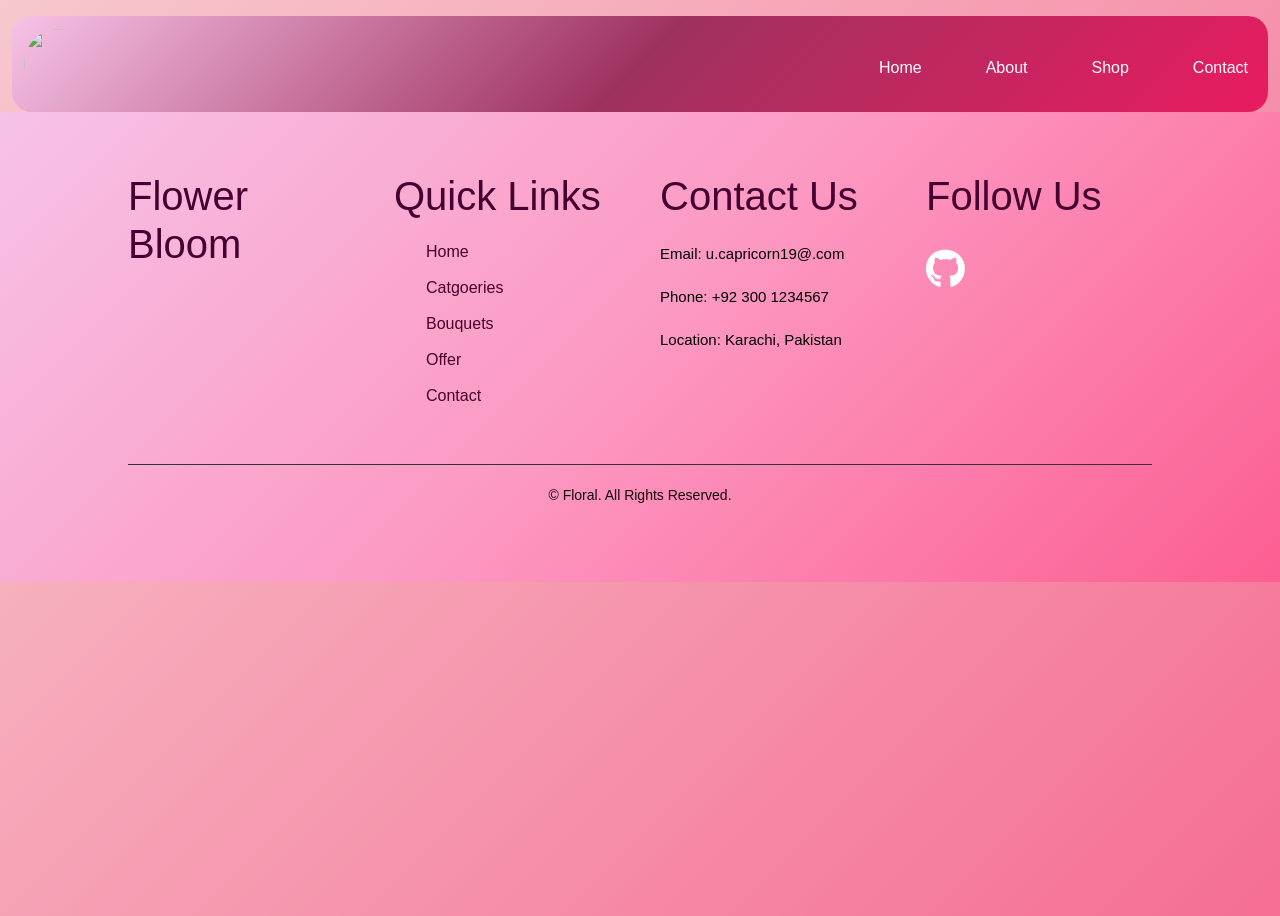
==== about.html @ da9458a0 "floral bloom" ====
<!DOCTYPE html>
<html lang="en">

<head>
    <meta charset="UTF-8">
    <meta name="viewport" content="width=device-width, initial-scale=1.0">
    <title>Flower Bloom</title>
    <link rel="icon"
        href="https://encrypted-tbn0.gstatic.com/images?q=tbn:ANd9GcSVYjCNP2ndzOuUnCsDrg-dELcTMnWZic--oioRdAIjpw&s=10"
        type="image/x-icon">
    <link href="https://cdn.jsdelivr.net/npm/bootstrap@5.3.8/dist/css/bootstrap.min.css" rel="stylesheet"
        integrity="sha384-sRIl4kxILFvY47J16cr9ZwB07vP4J8+LH7qKQnuqkuIAvNWLzeN8tE5YBujZqJLB" crossorigin="anonymous">
    <link rel="stylesheet" href="https://cdnjs.cloudflare.com/ajax/libs/animate.css/4.1.1/animate.min.css" />
    <link rel="stylesheet" href="https://cdnjs.cloudflare.com/ajax/libs/font-awesome/6.5.1/css/all.min.css">
    <link rel="stylesheet" href="https://cdnjs.cloudflare.com/ajax/libs/animate.css/4.1.1/animate.min.css" />
    <link rel="stylesheet" href="https://cdn.jsdelivr.net/npm/bootstrap-icons@1.11.3/font/bootstrap-icons.min.css">
    <link rel="stylesheet" href="Shop.css">
</head>

<body>


    <div class="container-fluid">
        <!-- <div class="container"> -->
        <nav class="navbar navbar-expand-lg navUl navnav mt-3">
            <div class="container-fluid">
                <a class="navbar-brand" href="#"><img
                        src="https://encrypted-tbn0.gstatic.com/images?q=tbn:ANd9GcQyEnyzHfBO6Z4lWZ1qtkiEHV5H6TwFTgqcXfDsLs3UaA&s=10"
                        class="logo-1"></a>
                <button class="navbar-toggler" type="button" data-bs-toggle="collapse"
                    data-bs-target="#navbarSupportedContent" aria-controls="navbarSupportedContent"
                    aria-expanded="false" aria-label="Toggle navigation">
                    <span class="navbar-toggler-icon"></span>
                </button>
                <div class="collapse navbar-collapse mt-2" id="navbarSupportedContent">
                    <ul class="navbar-nav navlist ms-auto mb-lg-0 gap-5">
                        <li class="nav-item">
                            <a class="nav-link blog" href="index.html">Home</a>
                        </li>
                        <li class="nav-item">
                            <a class="nav-link" href="about.html">About</a>
                        </li>
                        <li class="nav-item">
                            <a class="nav-link" href="Shop.html">Shop</a>
                        </li>
                        <li class="nav-item">
                            <a class="nav-link" href="Contact.html">Contact</a>
                        </li>
                    </ul>
                </div>
            </div>
        </nav>
    </div>
    </div>

    <footer class="footer">
        <div class="footer-container">
            <div class="footer-col">
                <h2>Flower Bloom</h2>
                <p>

                </p>
            </div>
            <div class="footer-col">
                <h2>Quick Links</h2>
                <ul>
                    <li><a href="#hero">Home</a></li>
                    <li><a href="#categories">Catgoeries</a></li>
                    <li><a href="#bouquets">Bouquets</a></li>
                    <li><a href="#special offer">Offer</a></li>
                    <li><a href="contact.html">Contact</a></li>
                </ul>
            </div>
            <div class="footer-col">
                <h2>Contact Us</h2>
                <p>Email: u.capricorn19@.com</p>
                <p>Phone: +92 300 1234567</p>
                <p>Location: Karachi, Pakistan</p>
            </div>
            <div class="footer-col">
                <h2>Follow Us</h2>
                <div class="social-icons">
                    <a href="https://github.com/UfaqFatima786" target="_blank">
                        <i class="fa-brands fa-github"></i>
                    </a>
                </div>
            </div>
        </div>
        <div class="footer-bottom">
            <p>© Floral. All Rights Reserved.</p>
        </div>
    </footer>
    <script src="https://cdn.jsdelivr.net/npm/bootstrap@5.3.8/dist/js/bootstrap.bundle.min.js"></script>
    <script src="https://cdn.jsdelivr.net/npm/bootstrap@5.3.8/dist/js/bootstrap.bundle.min.js"
        integrity="sha384-FKyoEForCGlyvwx9Hj09JcYn3nv7wiPVlz7YYwJrWVcXK/BmnVDxM+D2scQbITxI"
        crossorigin="anonymous"></script>
    <script src="app.js"></script>
</body>

</html>
---- Shop.css ----
* {
    margin: 0;
    padding: 0;
    box-sizing: border-box;
    font-family: 'Poppins', sans-serif;
}

html {
    scroll-behavior: smooth;
}

body {

    background: linear-gradient(135deg, #f7c8cd, #f56e94);
    color: white;
    min-height: 100vh;
    margin: 0;
    overflow-x: hidden;
    font-family: 'Poppins', sans-serif;
}

.navbar {
    background: linear-gradient(135deg, #f7c2e7, #9e325f, #e91b60);
    border-radius: 20px;
    box-shadow: #9aecbc;
}

.nav-link {
    color: rgb(255, 255, 255);
}

.nav-link:hover {
    color: rgb(206, 205, 205);
}

.page-section-nav {
    display: flex;
    flex-wrap: wrap;
    justify-content: center;
    gap: 12px;
    margin: 15px 0 25px;
    padding: 0 15px;
}

.page-section-link {
    color: #000;
    padding: 8px 14px;
    border-radius: 999px;
    background: rgba(255, 255, 255, 0.384);
    border: 1px solid rgba(255, 255, 255, 0.2);
    box-shadow: 0 20px 40px rgba(78, 1, 53, 0.616);
    transition: .5s;
}

.page-section-link:hover {
    cursor: pointer;
    background: rgba(255, 255, 255, 0.24);
    color: #1d1d1d;
    transform: scale(1.05);
}

.logo-1 {
    width: 70px;
    height: 70px;
    border-radius: 50%;
}


.footer {
    background: linear-gradient(135deg, #f7c2e7, #fc99c2, #fc5e92);
    padding: 60px 10%;
    color: white;
    font-family: Arial, Helvetica, sans-serif;
}

.footer-container {
    display: grid;
    grid-template-columns: repeat(4, 1fr);
    gap: 40px;
}

.footer-col h2 {
    color: #440030;
    margin-bottom: 20px;
    font-size: 40px;
    font-weight: 500;
}

.footer-col p {
    color: #000000;
    line-height: 1.8;
    font-size: 15px;
}

.footer-col ul {
    list-style: none;
}

.footer-col ul li {
    margin-bottom: 12px;
}

.footer-col ul li a {
    text-decoration: none;
    color: #49012b;
    transition: 0.3s;
}

.footer-col ul li a:hover {
    color: #501b3c;
    padding-left: 5px;
}

.social-icons {
    display: flex;
    flex-direction: column;
    gap: 12px;
}

.social-icons a {
    text-decoration: none;
    color: #ffffff;
    font-size: 40px;
    transition: 0.3s;
}

.social-icons a:hover {
    color: #ff0077;
    transform: translateX(5px);
}

.footer-bottom {
    text-align: center;
    border-top: 1px solid #333;
    margin-top: 40px;
    padding-top: 20px;
}

.footer-bottom p {
    color: #130909;
    font-size: 14px;
}

@media(max-width:992px) {
    .navbar {
        text-align: center;
    }
}

@media(max-width:768px) {
    .footer {
        padding: 50px 20px;
    }

    .footer-container {
        grid-template-columns: 1fr;
        text-align: center;
        justify-items: center;
        align-items: center;
        gap: 30px;
    }

    .footer-col {
        width: 100%;
        display: flex;
        flex-direction: column;
        align-items: center;
        text-align: center;
    }

    .footer-col ul {
        padding: 0;
        margin: 0;
        list-style: none;
    }

    .footer-col ul li {
        margin: 10px 0;
    }

    .footer-col a {
        text-decoration: none;
    }

    .social-icons {
        display: flex;
        justify-content: center;
        align-items: center;
        gap: 15px;
    }

    .footer-bottom {
        text-align: center;
        margin-top: 30px;
    }
}
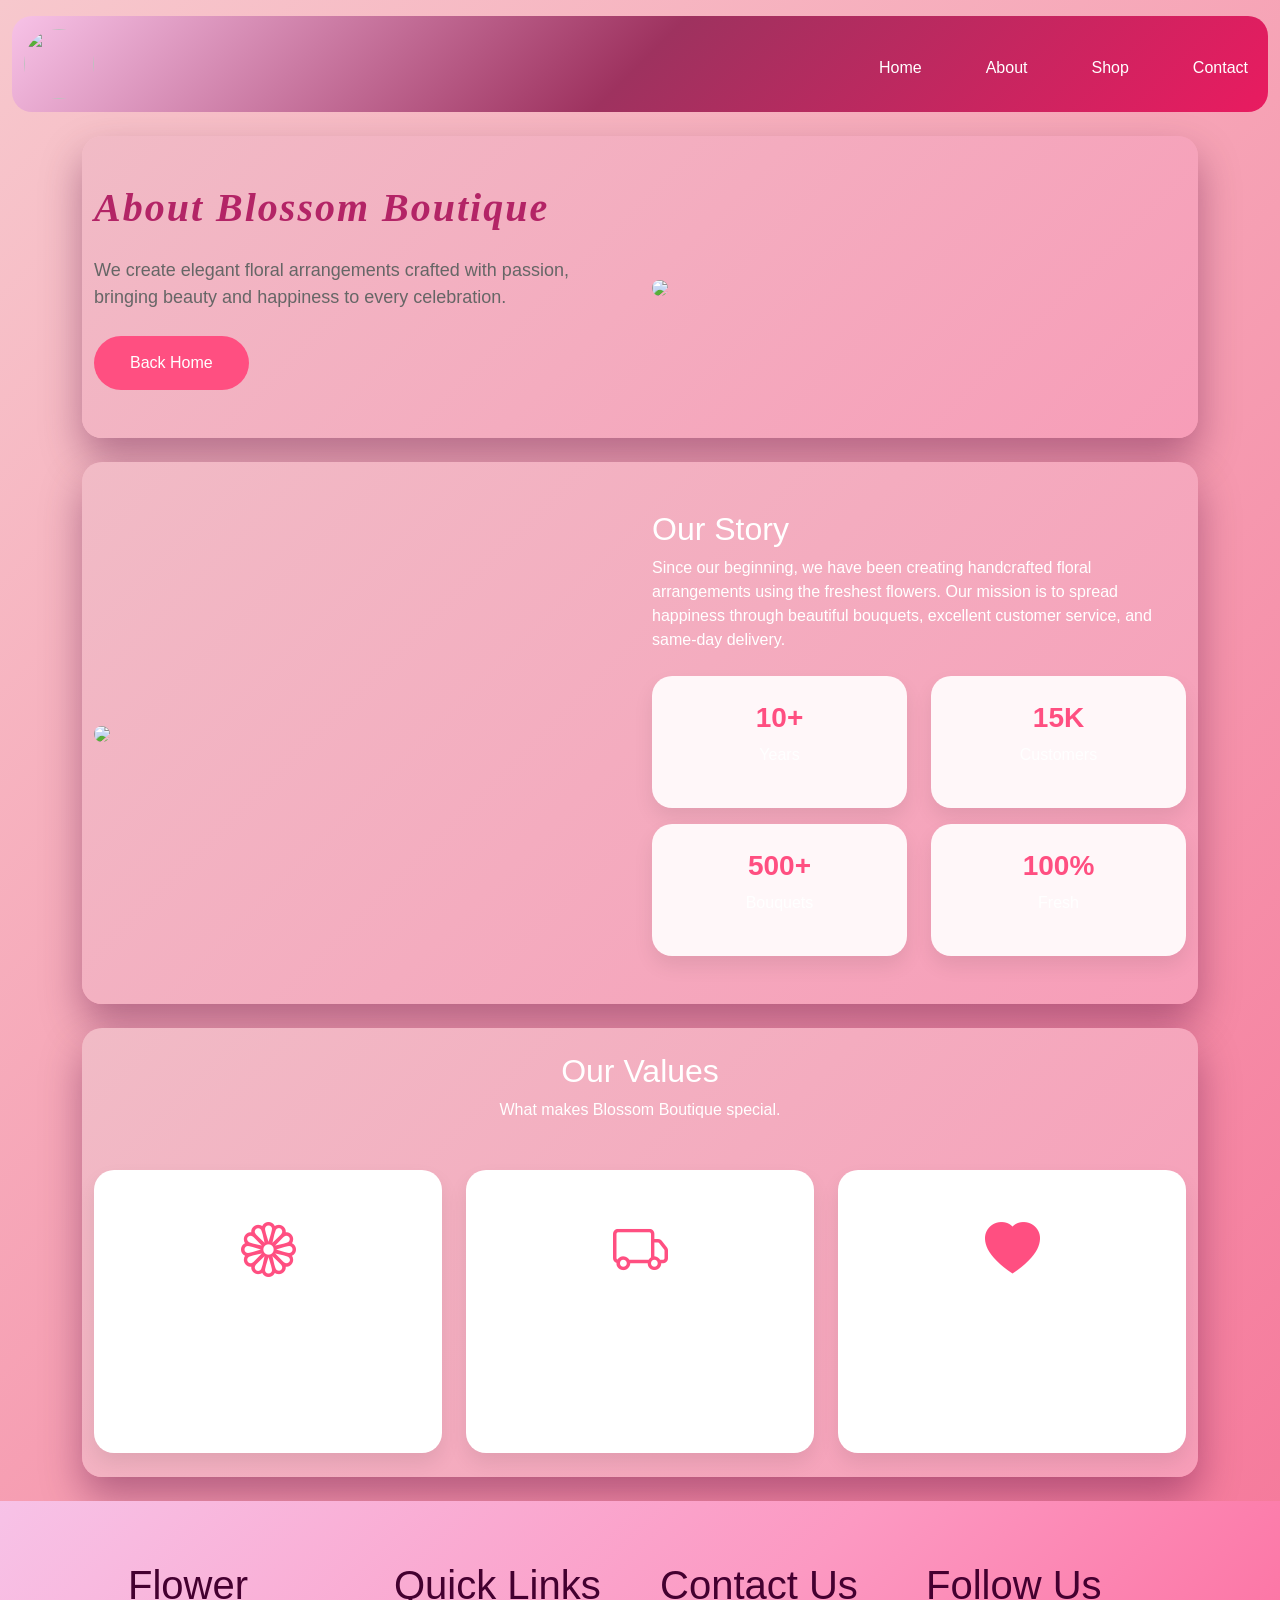
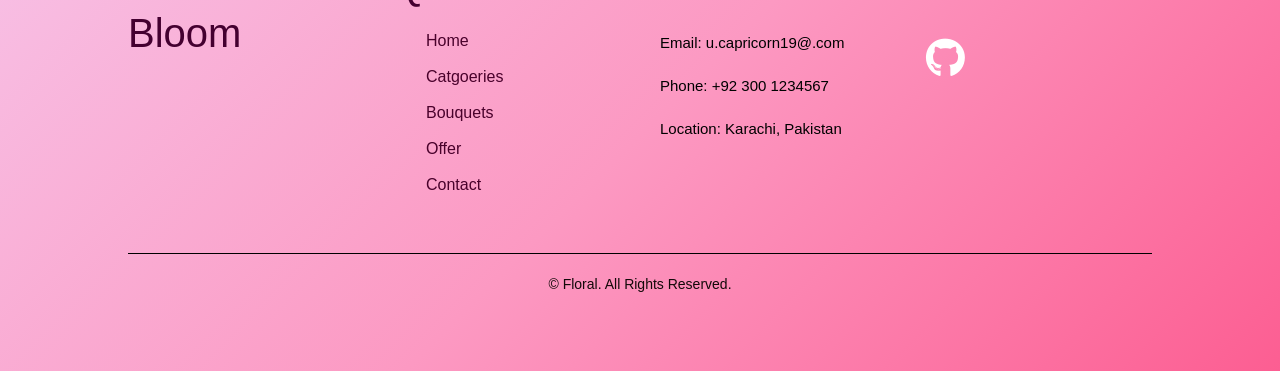
==== commit 5dc925db: "floral" ====
--- a/about.html
+++ b/about.html
@@ -14,7 +14,7 @@
     <link rel="stylesheet" href="https://cdnjs.cloudflare.com/ajax/libs/font-awesome/6.5.1/css/all.min.css">
     <link rel="stylesheet" href="https://cdnjs.cloudflare.com/ajax/libs/animate.css/4.1.1/animate.min.css" />
     <link rel="stylesheet" href="https://cdn.jsdelivr.net/npm/bootstrap-icons@1.11.3/font/bootstrap-icons.min.css">
-    <link rel="stylesheet" href="Shop.css">
+    <link rel="stylesheet" href="about.css">
 </head>
 
 <body>
@@ -51,8 +51,105 @@
             </div>
         </nav>
     </div>
+    <div class="container">
+        <section class="about-hero my-4 py-5">
+            <div class="container">
+                <div class="row align-items-center">
+                    <div class="col-lg-6">
+                        <h1>About Blossom Boutique</h1>
+                        <p>
+                            We create elegant floral arrangements crafted with passion,
+                            bringing beauty and happiness to every celebration.
+                        </p>
+                        <a href="index.html" class="btn btn-pink">
+                            Back Home
+                        </a>
+                    </div>
+                    <div class="col-lg-6">
+                        <img src="https://images.unsplash.com/photo-1490750967868-88aa4486c946?w=700"
+                            class="img-fluid rounded-4">
+                    </div>
+                </div>
+            </div>
+            </section>
+            <section class="our-story my-4 py-5">
+                <div class="container">
+                    <div class="row align-items-center">
+                        <div class="col-lg-6">
+                            <img src="https://images.unsplash.com/photo-1468327768560-75b778cbb551?w=700"
+                                class="img-fluid rounded-4">
+                        </div>
+                        <div class="col-lg-6">
+                            <h2>Our Story</h2>
+                            <p>
+                                Since our beginning, we have been creating handcrafted floral
+                                arrangements using the freshest flowers.
+
+                                Our mission is to spread happiness through beautiful bouquets,
+                                excellent customer service, and same-day delivery.
+                            </p>
+                            <div class="row mt-4">
+                                <div class="col-6">
+                                    <div class="counter-box">
+                                        <h3>10+</h3>
+                                        <p>Years</p>
+                                    </div>
+                                </div>
+                                <div class="col-6">
+                                    <div class="counter-box">
+                                        <h3>15K</h3>
+                                        <p>Customers</p>
+                                    </div>
+                                </div>
+                                <div class="col-6 mt-3">
+                                    <div class="counter-box">
+                                        <h3>500+</h3>
+                                        <p>Bouquets</p>
+                                    </div>
+                                </div>
+                                <div class="col-6 mt-3">
+                                    <div class="counter-box">
+                                        <h3>100%</h3>
+                                        <p>Fresh</p>
+                                    </div>
+                                </div>
+                            </div>
+                        </div>
+                    </div>
+                </div>
+            </section>
+            <section class="values my-4 py-4">
+                <div class="container">
+                    <div class="text-center mb-5">
+                        <h2>Our Values</h2>
+                        <p>What makes Blossom Boutique special.</p>
+                    </div>
+                    <div class="row g-4">
+                        <div class="col-lg-4">
+                            <div class="value-card">
+                                <i class="bi bi-flower1"></i>
+                                <h4>Fresh Flowers</h4>
+                                <p>Premium quality flowers selected daily.</p>
+                            </div>
+                        </div>
+                        <div class="col-lg-4">
+                            <div class="value-card">
+                                <i class="bi bi-truck"></i>
+                                <h4>Fast Delivery</h4>
+                                <p>Reliable same-day flower delivery service.</p>
+                            </div>
+                        </div>
+                        <div class="col-lg-4">
+                            <div class="value-card">
+                                <i class="bi bi-heart-fill"></i>
+                                <h4>Made With Love</h4>
+                                <p>Each bouquet is handcrafted with care.</p>
+                            </div>
+                        </div>
+                    </div>
+                </div>
+            </section>
     </div>
-
     <footer class="footer">
         <div class="footer-container">
             <div class="footer-col">
--- a/about.css
+++ b/about.css
@@ -0,0 +1,310 @@
+* {
+    margin: 0;
+    padding: 0;
+    box-sizing: border-box;
+    font-family: 'Poppins', sans-serif;
+}
+
+html {
+    scroll-behavior: smooth;
+}
+
+body {
+
+    background: linear-gradient(135deg, #f7c8cd, #f56e94);
+    color: white;
+    min-height: 100vh;
+    margin: 0;
+    overflow-x: hidden;
+    font-family: 'Poppins', sans-serif;
+}
+
+.navbar {
+    background: linear-gradient(135deg, #f7c2e7, #9e325f, #e91b60);
+    border-radius: 20px;
+    box-shadow: #9aecbc;
+}
+
+.nav-link {
+    color: rgb(255, 255, 255);
+}
+
+.nav-link:hover {
+    color: rgb(206, 205, 205);
+}
+
+.page-section-nav {
+    display: flex;
+    flex-wrap: wrap;
+    justify-content: center;
+    gap: 12px;
+    margin: 15px 0 25px;
+    padding: 0 15px;
+}
+
+.page-section-link {
+    color: #000;
+    padding: 8px 14px;
+    border-radius: 999px;
+    background: rgba(255, 255, 255, 0.384);
+    border: 1px solid rgba(255, 255, 255, 0.2);
+    box-shadow: 0 20px 40px rgba(78, 1, 53, 0.616);
+    transition: .5s;
+}
+
+.page-section-link:hover {
+    cursor: pointer;
+    background: rgba(255, 255, 255, 0.24);
+    color: #1d1d1d;
+    transform: scale(1.05);
+}
+
+.logo-1 {
+    width: 70px;
+    height: 70px;
+    border-radius: 50%;
+}
+
+.about-hero {
+    background: linear-gradient(135deg, #f1bbc6, #f79db8);
+    border-radius: 20px;
+    box-shadow: 0 20px 40px rgba(78, 1, 54, 0.39);
+}
+
+
+.about-hero h1 {
+    color: rgb(179, 36, 102);
+    font-size: 2.5rem;
+    font-weight: 700;
+    font-style: italic;
+    letter-spacing: 2px;
+    font-family: Georgia, serif;
+    transition: all 0.4s ease;
+}
+
+.about-hero h1:hover {
+    cursor: pointer;
+    color: rgb(88, 1, 55);
+    font-size: 2.5rem;
+    font-weight: 600;
+    font-style: italic;
+    letter-spacing: 3px;
+    font-family: Georgia, serif;
+}
+
+.about-hero p {
+    margin: 25px 0;
+    font-size: 18px;
+    color: #666;
+
+}
+
+.btn-pink {
+    background: #ff4f81;
+    color: white;
+    padding: 14px 35px;
+    border-radius: 40px;
+}
+
+.our-story {
+    background: linear-gradient(135deg, #f1bbc6, #f79db8);
+    border-radius: 20px;
+    box-shadow: 0 20px 40px rgba(78, 1, 54, 0.39);
+}
+
+.counter-box {
+    background: #fff7f9;
+    padding: 25px;
+    text-align: center;
+    border-radius: 20px;
+    box-shadow: 0 10px 20px rgba(0, 0, 0, .08);
+}
+
+.counter-box h3 {
+    color: #ff4f81;
+    font-weight: 700;
+}
+    
+.values {
+    padding: 90px 0;
+    background: linear-gradient(135deg, #f1bbc6, #f79db8);
+    border-radius: 20px;
+    box-shadow: 0 20px 40px rgba(78, 1, 54, 0.39);
+}
+
+.value-card {
+    background: white;
+    padding: 40px;
+    text-align: center;
+    border-radius: 20px;
+    box-shadow: 0 10px 20px rgba(0, 0, 0, .08);
+    transition: .4s;
+}
+
+.value-card:hover {
+    transform: translateY(-8px);
+}
+
+.value-card i {
+    font-size: 55px;
+    color: #ff4f81;
+    margin-bottom: 20px;
+    display: block;
+}
+
+@media(max-width:768px) {
+
+    .about-hero {
+        text-align: center;
+    }
+
+    .about-hero h1 {
+        font-size: 38px;
+    }
+
+    .about-hero img {
+        margin-top: 40px;
+    }
+
+}
+
+.footer {
+    background: linear-gradient(135deg, #f7c2e7, #fc99c2, #fc5e92);
+    padding: 60px 10%;
+    color: white;
+    font-family: Arial, Helvetica, sans-serif;
+}
+
+.footer-container {
+    display: grid;
+    grid-template-columns: repeat(4, 1fr);
+    gap: 40px;
+}
+
+.footer-col h2 {
+    color: #440030;
+    margin-bottom: 20px;
+    font-size: 40px;
+    font-weight: 500;
+}
+
+.footer-col p {
+    color: #000000;
+    line-height: 1.8;
+    font-size: 15px;
+}
+
+.footer-col ul {
+    list-style: none;
+}
+
+.footer-col ul li {
+    margin-bottom: 12px;
+}
+
+.footer-col ul li a {
+    text-decoration: none;
+    color: #49012b;
+    transition: 0.3s;
+}
+
+.footer-col ul li a:hover {
+    color: #501b3c;
+    padding-left: 5px;
+}
+
+.social-icons {
+    display: flex;
+    flex-direction: column;
+    gap: 12px;
+}
+
+.social-icons a {
+    text-decoration: none;
+    color: #ffffff;
+    font-size: 40px;
+    transition: 0.3s;
+}
+
+.social-icons a:hover {
+    color: #ff0077;
+    transform: translateX(5px);
+}
+
+.footer-bottom {
+    text-align: center;
+    border-top: 1px solid #000000;
+    margin-top: 40px;
+    padding-top: 20px;
+}
+
+.footer-bottom p {
+    color: #130909;
+    font-size: 14px;
+}
+
+@media(max-width:992px) {
+    .navbar {
+        text-align: center;
+    }
+}
+
+@media(max-width:768px) {
+    .about-hero {
+        text-align: center;
+    }
+
+    .about-hero h1 {
+        font-size: 38px;
+    }
+
+    .about-hero img {
+        margin-top: 40px;
+    }
+
+    .footer {
+        padding: 50px 20px;
+    }
+
+    .footer-container {
+        grid-template-columns: 1fr;
+        text-align: center;
+        justify-items: center;
+        align-items: center;
+        gap: 30px;
+    }
+
+    .footer-col {
+        width: 100%;
+        display: flex;
+        flex-direction: column;
+        align-items: center;
+        text-align: center;
+    }
+
+    .footer-col ul {
+        padding: 0;
+        margin: 0;
+        list-style: none;
+    }
+
+    .footer-col ul li {
+        margin: 10px 0;
+    }
+
+    .footer-col a {
+        text-decoration: none;
+    }
+
+    .social-icons {
+        display: flex;
+        justify-content: center;
+        align-items: center;
+        gap: 15px;
+    }
+
+    .footer-bottom {
+        text-align: center;
+        margin-top: 30px;
+    }
+}
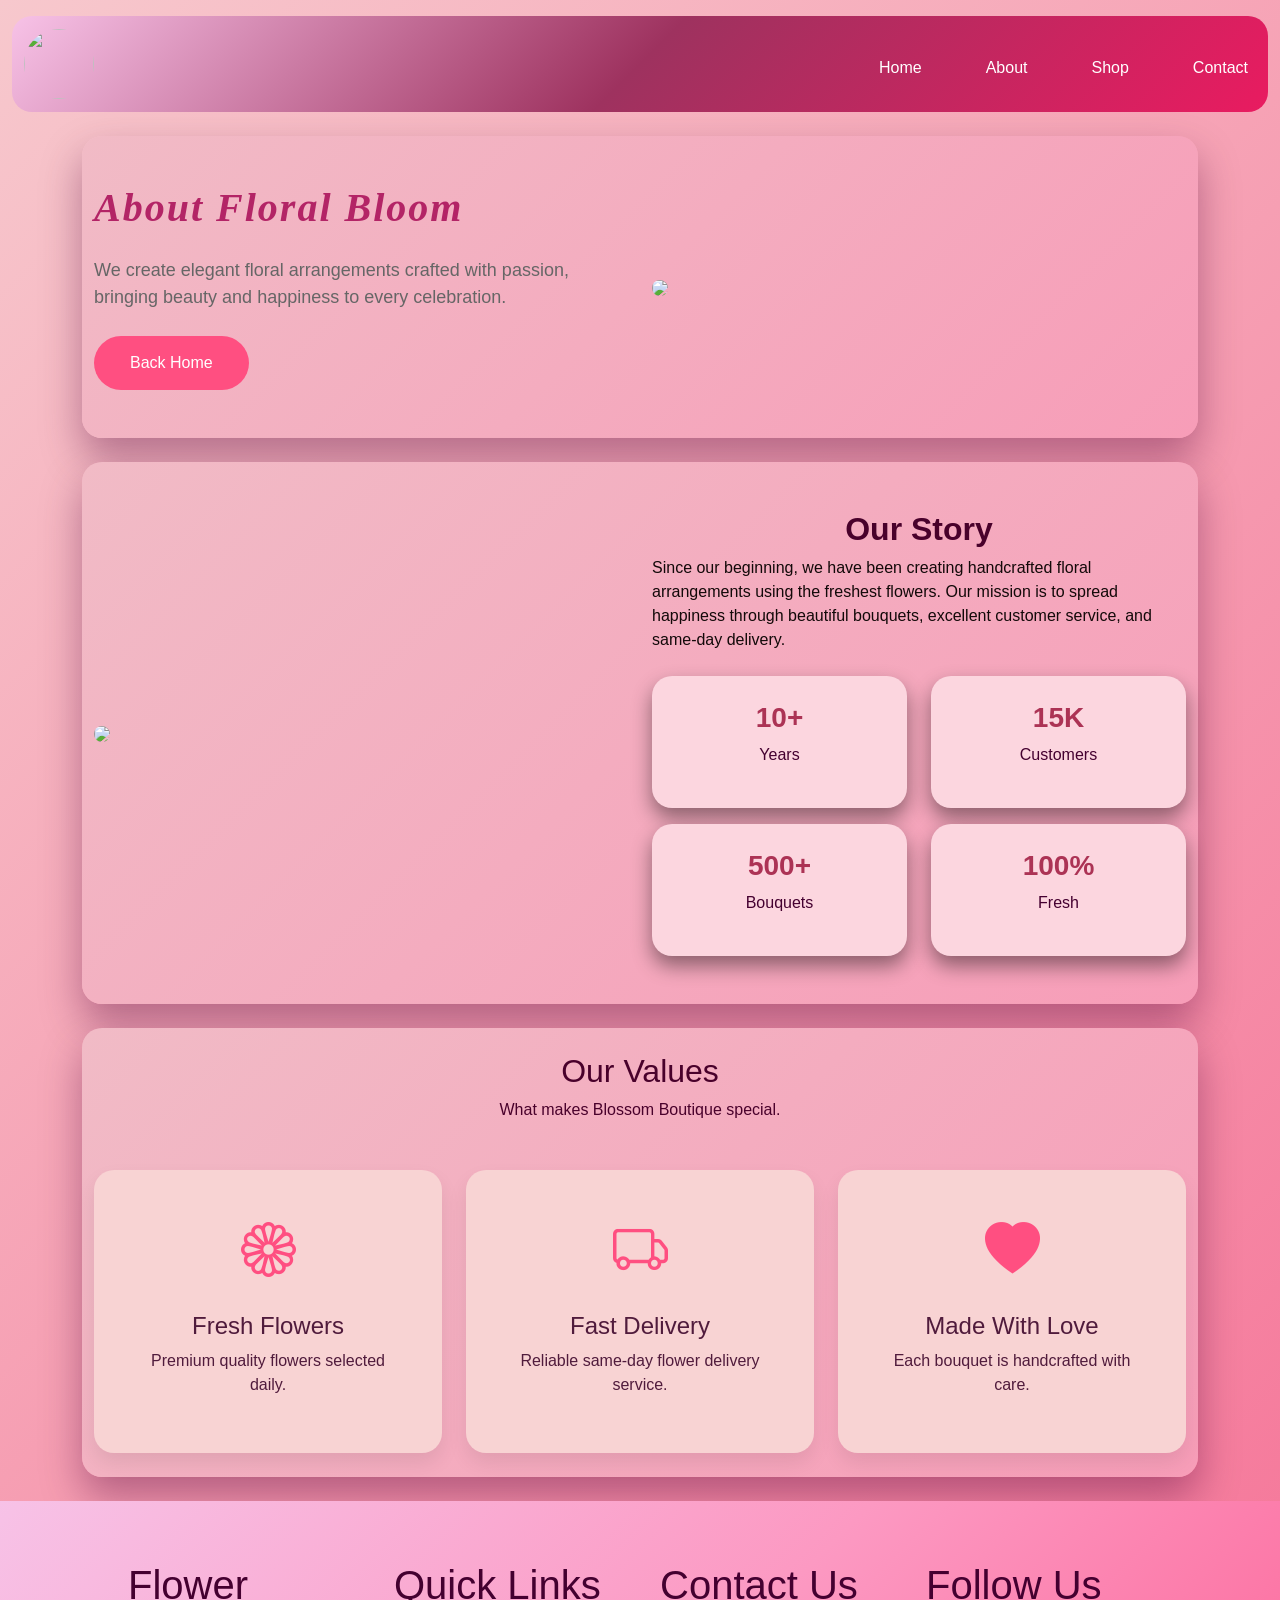
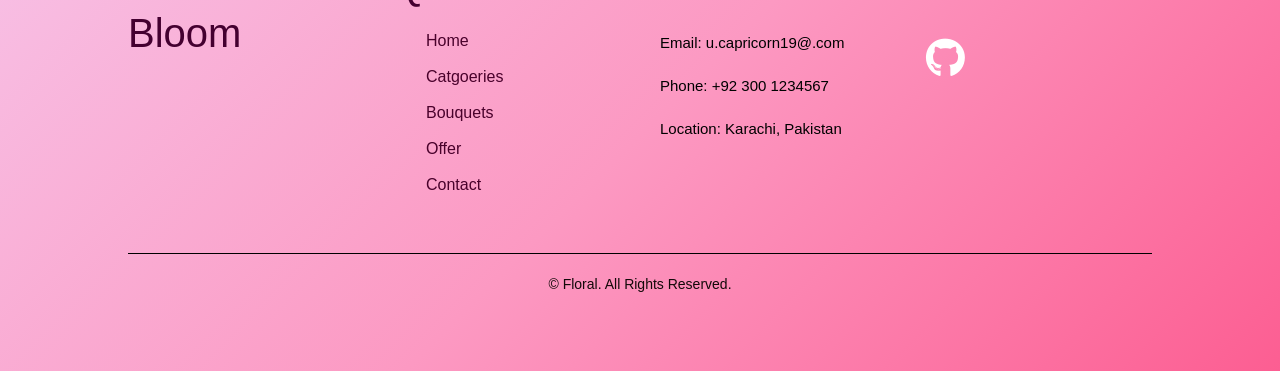
==== commit d619e2f2: "flora" ====
--- a/about.html
+++ b/about.html
@@ -4,7 +4,7 @@
 <head>
     <meta charset="UTF-8">
     <meta name="viewport" content="width=device-width, initial-scale=1.0">
-    <title>Flower Bloom</title>
+    <title>Floral Bloom</title>
     <link rel="icon"
         href="https://encrypted-tbn0.gstatic.com/images?q=tbn:ANd9GcSVYjCNP2ndzOuUnCsDrg-dELcTMnWZic--oioRdAIjpw&s=10"
         type="image/x-icon">
@@ -56,7 +56,7 @@
             <div class="container">
                 <div class="row align-items-center">
                     <div class="col-lg-6">
-                        <h1>About Blossom Boutique</h1>
+                        <h1>About Floral Bloom</h1>
                         <p>
                             We create elegant floral arrangements crafted with passion,
                             bringing beauty and happiness to every celebration.
@@ -66,7 +66,7 @@
                         </a>
                     </div>
                     <div class="col-lg-6">
-                        <img src="https://images.unsplash.com/photo-1490750967868-88aa4486c946?w=700"
+                        <img src="https://encrypted-tbn0.gstatic.com/images?q=tbn:ANd9GcQ5A6lrJLKdF26KNchIrEmUP1JX8HzCxF7ztF5ENQyc8ZEXW9rPuzUnxmQ&s=10"
                             class="img-fluid rounded-4">
                     </div>
                 </div>
@@ -76,10 +76,10 @@
                 <div class="container">
                     <div class="row align-items-center">
                         <div class="col-lg-6">
-                            <img src="https://images.unsplash.com/photo-1468327768560-75b778cbb551?w=700"
+                            <img src="https://encrypted-tbn0.gstatic.com/images?q=tbn:ANd9GcTaKaSy-OZD41KrljXxITJhPyHK0IPtvD9O-tY0mgyZhpjzY-IHKY9LlrM&s=10"
                                 class="img-fluid rounded-4">
                         </div>
-                        <div class="col-lg-6">
+                        <div class="col-lg-6 story">
                             <h2>Our Story</h2>
                             <p>
                                 Since our beginning, we have been creating handcrafted floral
--- a/about.css
+++ b/about.css
@@ -112,36 +112,60 @@
     box-shadow: 0 20px 40px rgba(78, 1, 54, 0.39);
 }
 
+.story h2 {
+    font-weight: 700;
+    color: #49012b;
+    text-align: center;
+}
+.story p {
+    color: #130909;
+}
+
 .counter-box {
-    background: #fff7f9;
+    background: #fcd6df;
     padding: 25px;
     text-align: center;
     border-radius: 20px;
-    box-shadow: 0 10px 20px rgba(0, 0, 0, .08);
+    box-shadow: 0 10px 20px rgba(0, 0, 0, 0.432);
 }
 
 .counter-box h3 {
-    color: #ff4f81;
+    color: #ac3355;
     font-weight: 700;
 }
-    
+
+.counter-box p {
+    color: #440030;
+}
+
 .values {
     padding: 90px 0;
     background: linear-gradient(135deg, #f1bbc6, #f79db8);
     border-radius: 20px;
     box-shadow: 0 20px 40px rgba(78, 1, 54, 0.39);
 }
-
+.text-center h2{
+    color: #49012b;
+}
+.text-center p{
+    color: #49012b;
+}
 .value-card {
-    background: white;
+    background: rgb(248, 211, 211);
     padding: 40px;
     text-align: center;
     border-radius: 20px;
     box-shadow: 0 10px 20px rgba(0, 0, 0, .08);
     transition: .4s;
 }
-
+.value-card h4{
+    color: #501b3c;
+}
+.value-card p{
+    color: #501b3c;
+}
 .value-card:hover {
+    cursor: pointer;
     transform: translateY(-8px);
 }
 
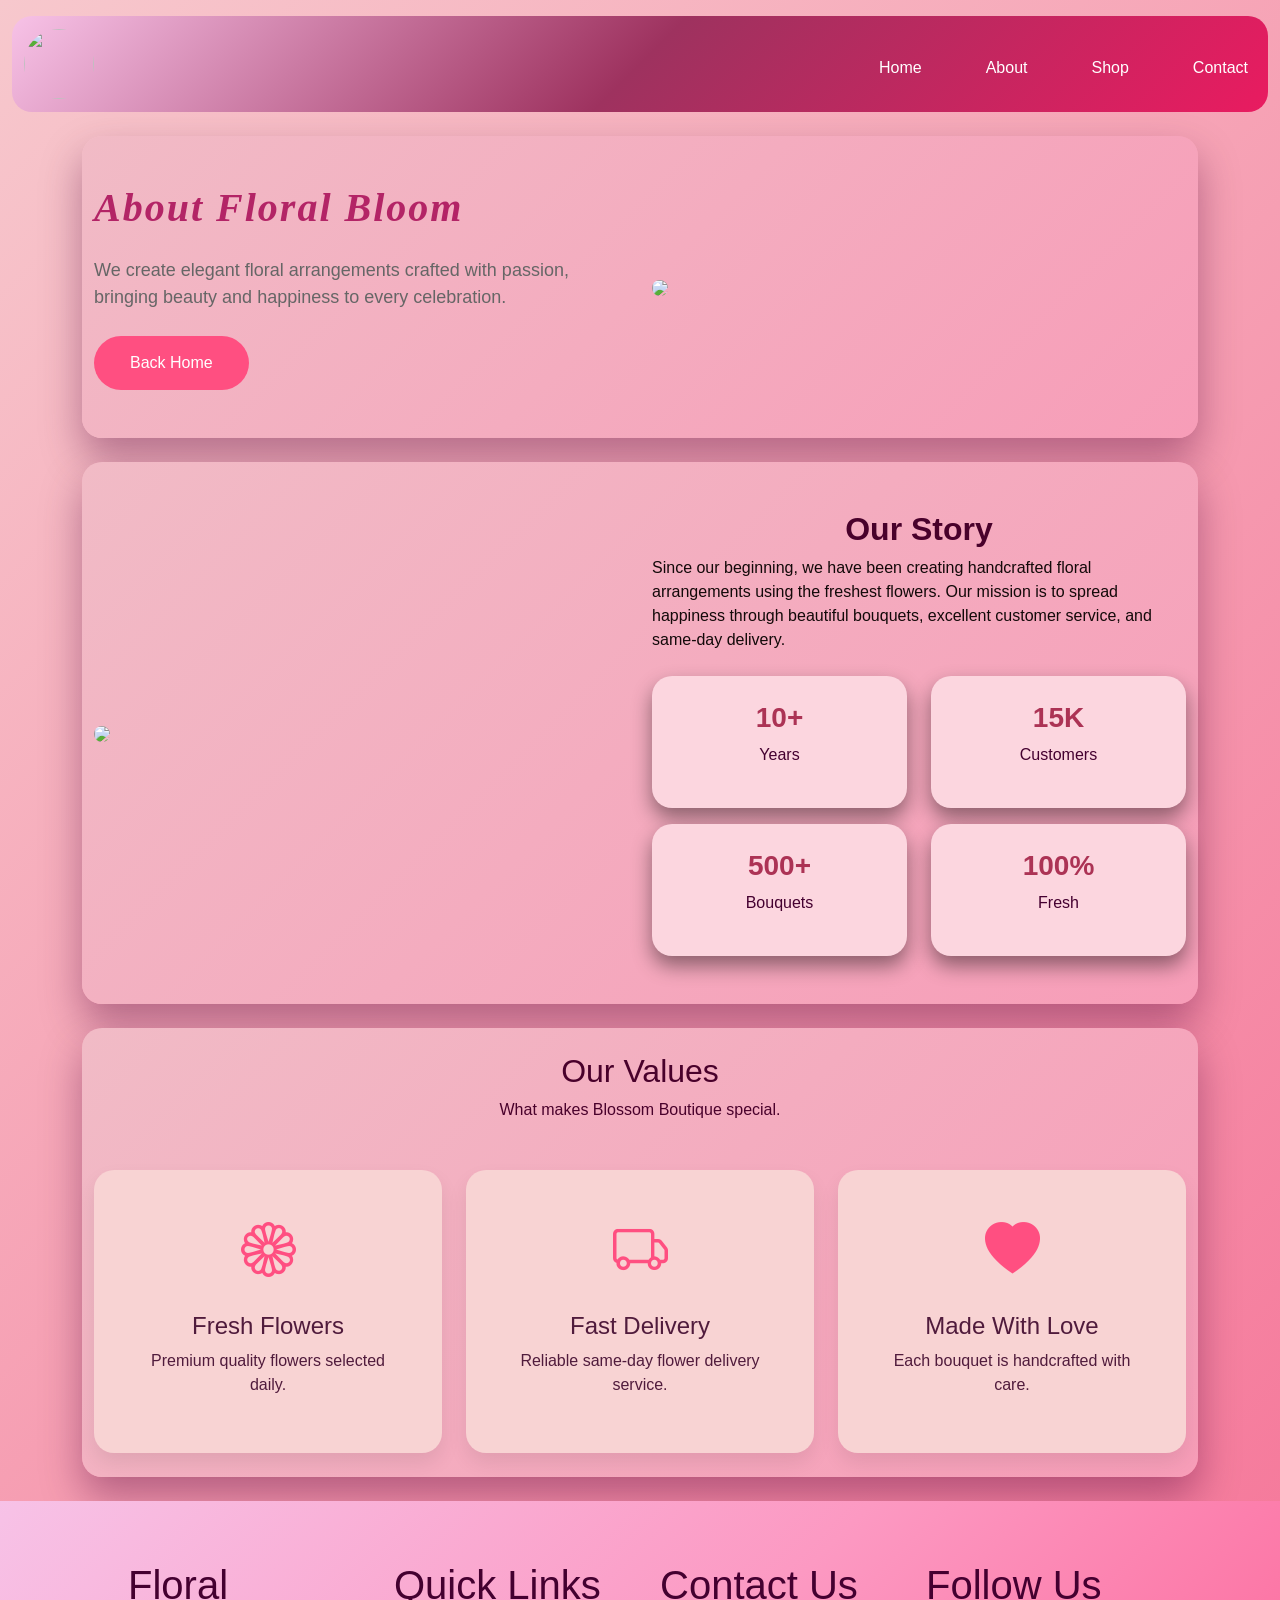
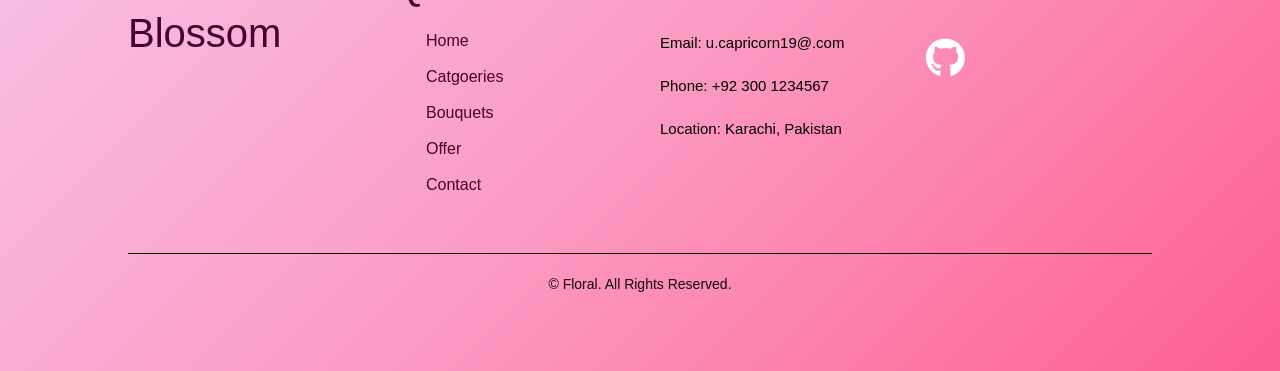
==== commit 338fff9c: "floral blossom" ====
--- a/about.html
+++ b/about.html
@@ -153,7 +153,7 @@
     <footer class="footer">
         <div class="footer-container">
             <div class="footer-col">
-                <h2>Flower Bloom</h2>
+                <h2>Floral Blossom</h2>
                 <p>
 
                 </p>
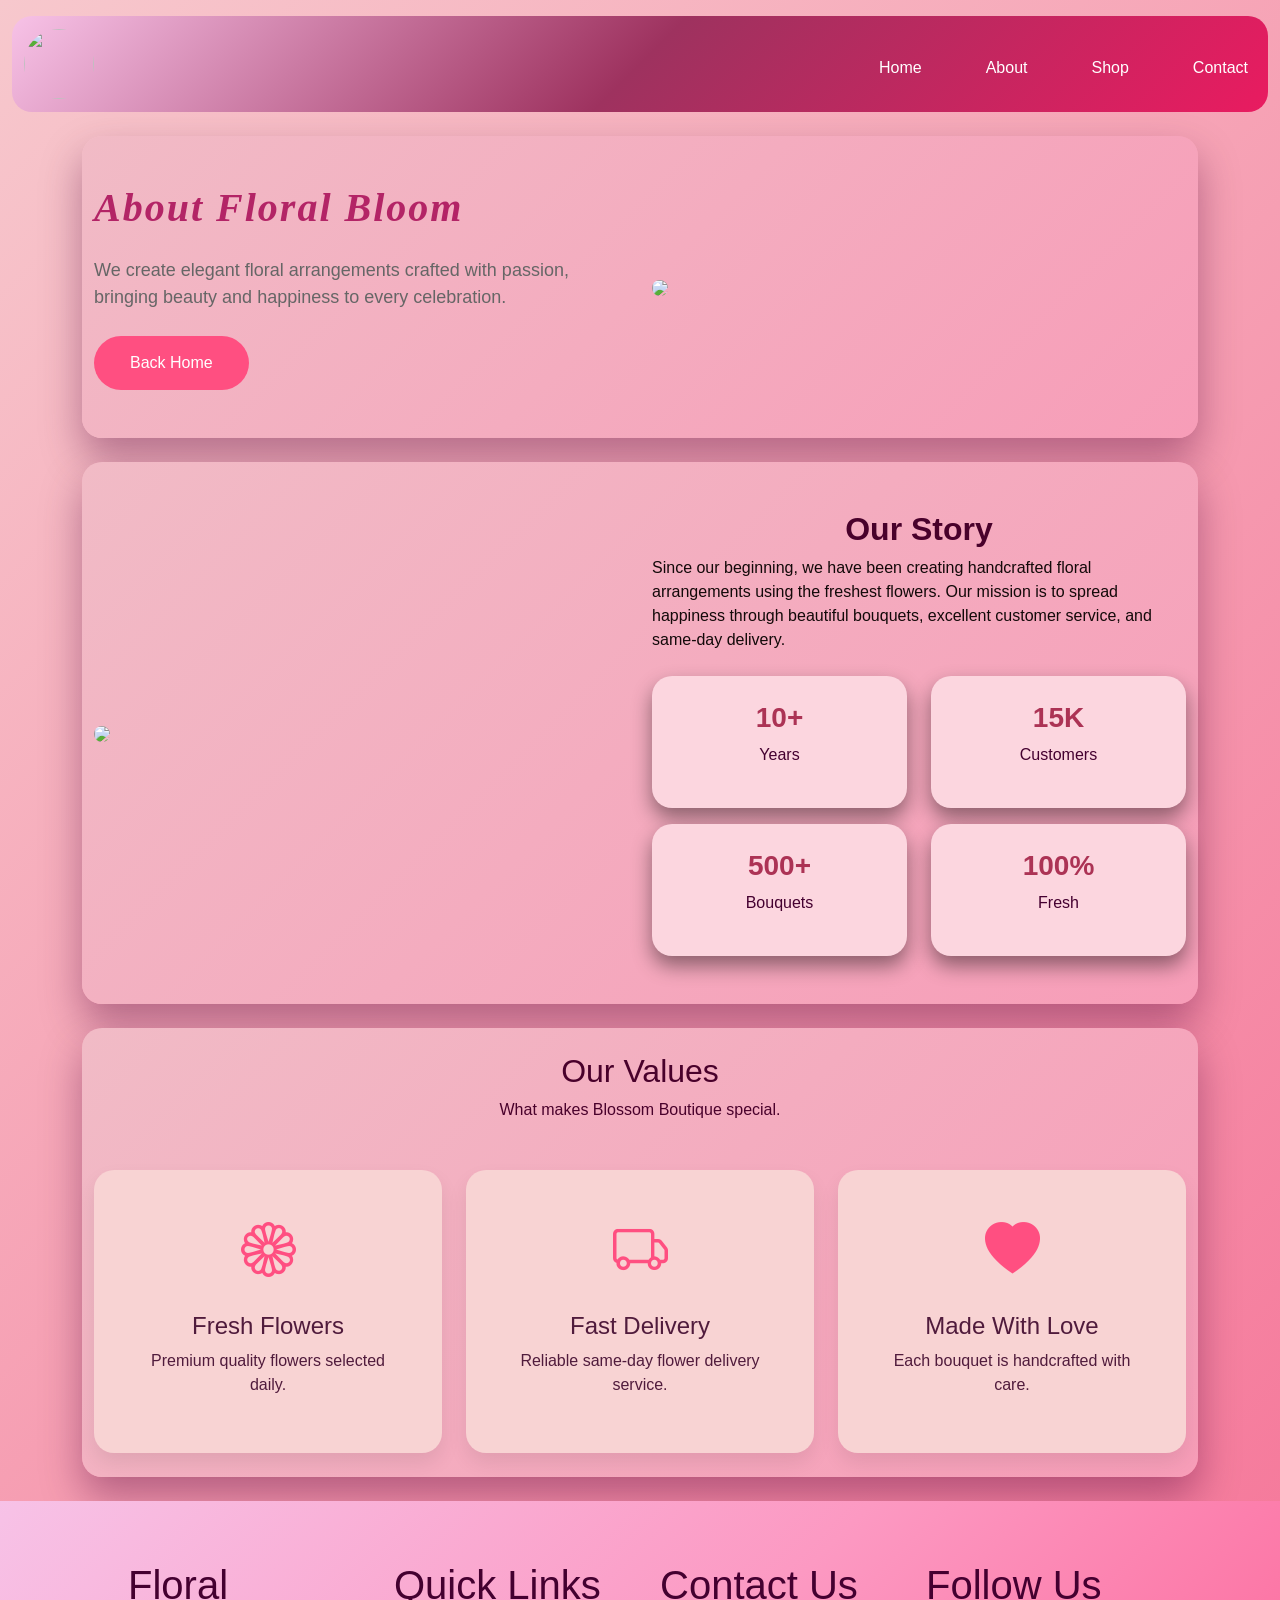
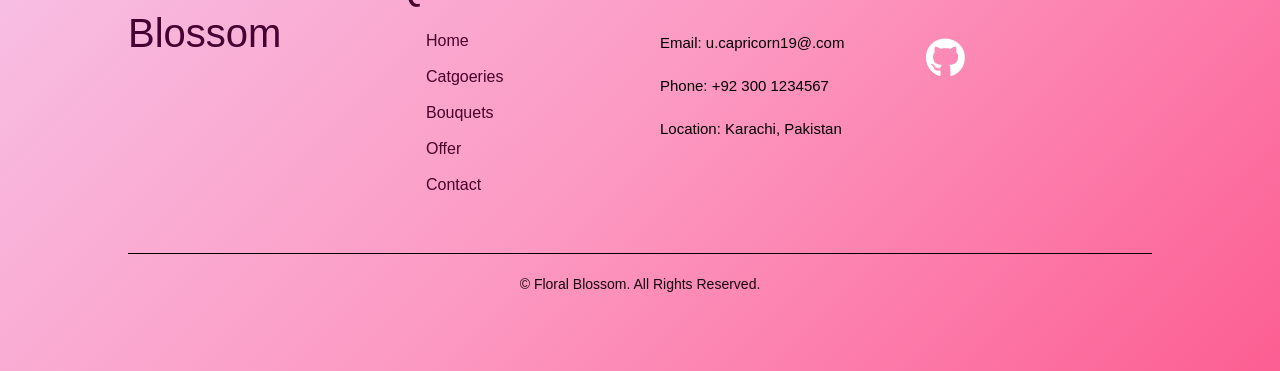
==== commit 67dfaf8a: "floral" ====
--- a/about.html
+++ b/about.html
@@ -184,7 +184,7 @@
             </div>
         </div>
         <div class="footer-bottom">
-            <p>© Floral. All Rights Reserved.</p>
+            <p>© Floral Blossom. All Rights Reserved.</p>
         </div>
     </footer>
     <script src="https://cdn.jsdelivr.net/npm/bootstrap@5.3.8/dist/js/bootstrap.bundle.min.js"></script>
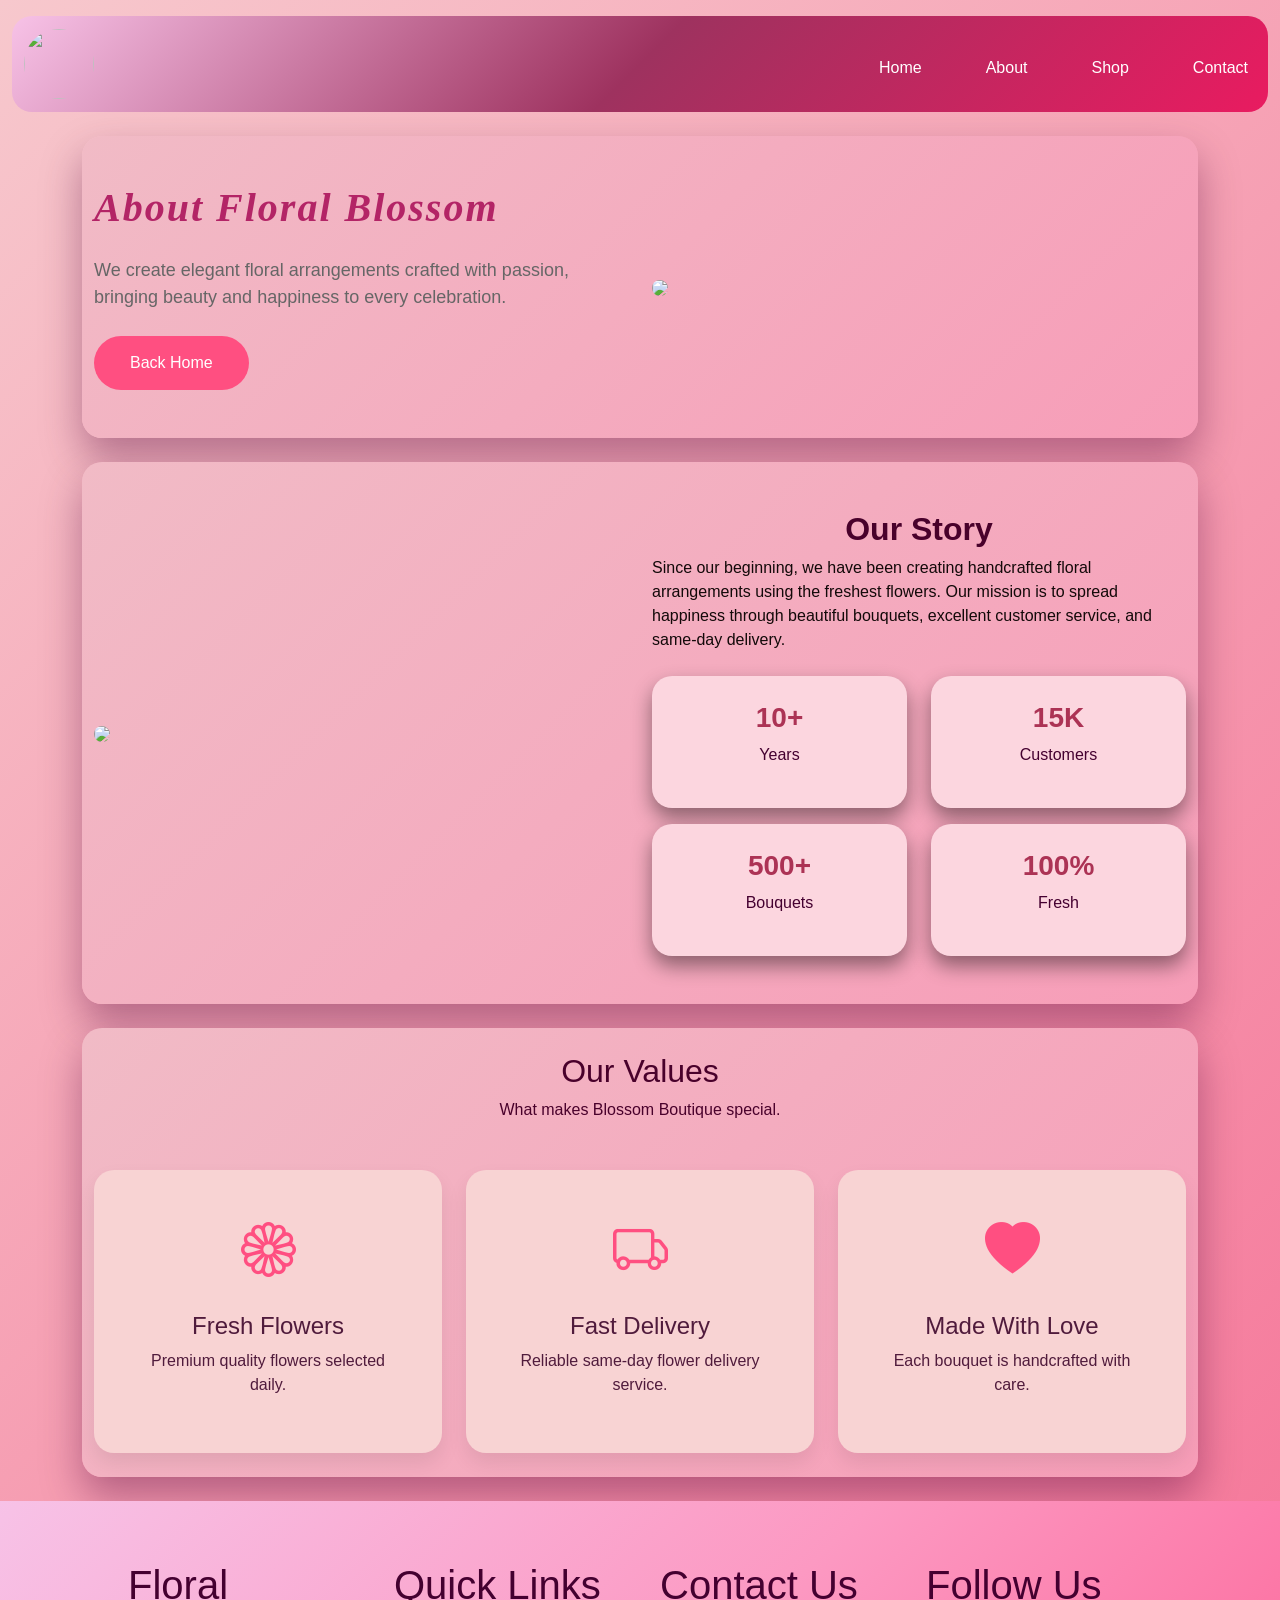
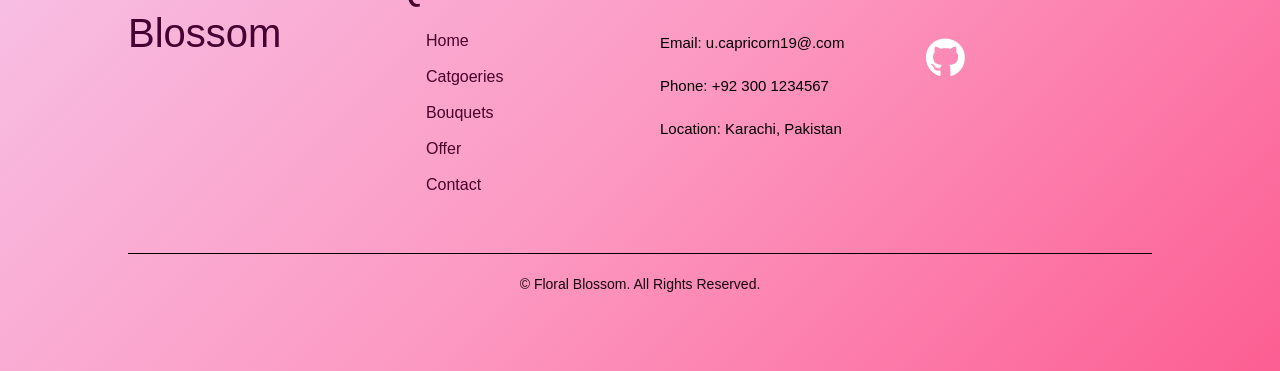
==== commit 0a570047: "floral" ====
--- a/about.html
+++ b/about.html
@@ -4,7 +4,7 @@
 <head>
     <meta charset="UTF-8">
     <meta name="viewport" content="width=device-width, initial-scale=1.0">
-    <title>Floral Bloom</title>
+    <title>Floral Blossom</title>
     <link rel="icon"
         href="https://encrypted-tbn0.gstatic.com/images?q=tbn:ANd9GcSVYjCNP2ndzOuUnCsDrg-dELcTMnWZic--oioRdAIjpw&s=10"
         type="image/x-icon">
@@ -56,7 +56,7 @@
             <div class="container">
                 <div class="row align-items-center">
                     <div class="col-lg-6">
-                        <h1>About Floral Bloom</h1>
+                        <h1>About Floral Blossom</h1>
                         <p>
                             We create elegant floral arrangements crafted with passion,
                             bringing beauty and happiness to every celebration.
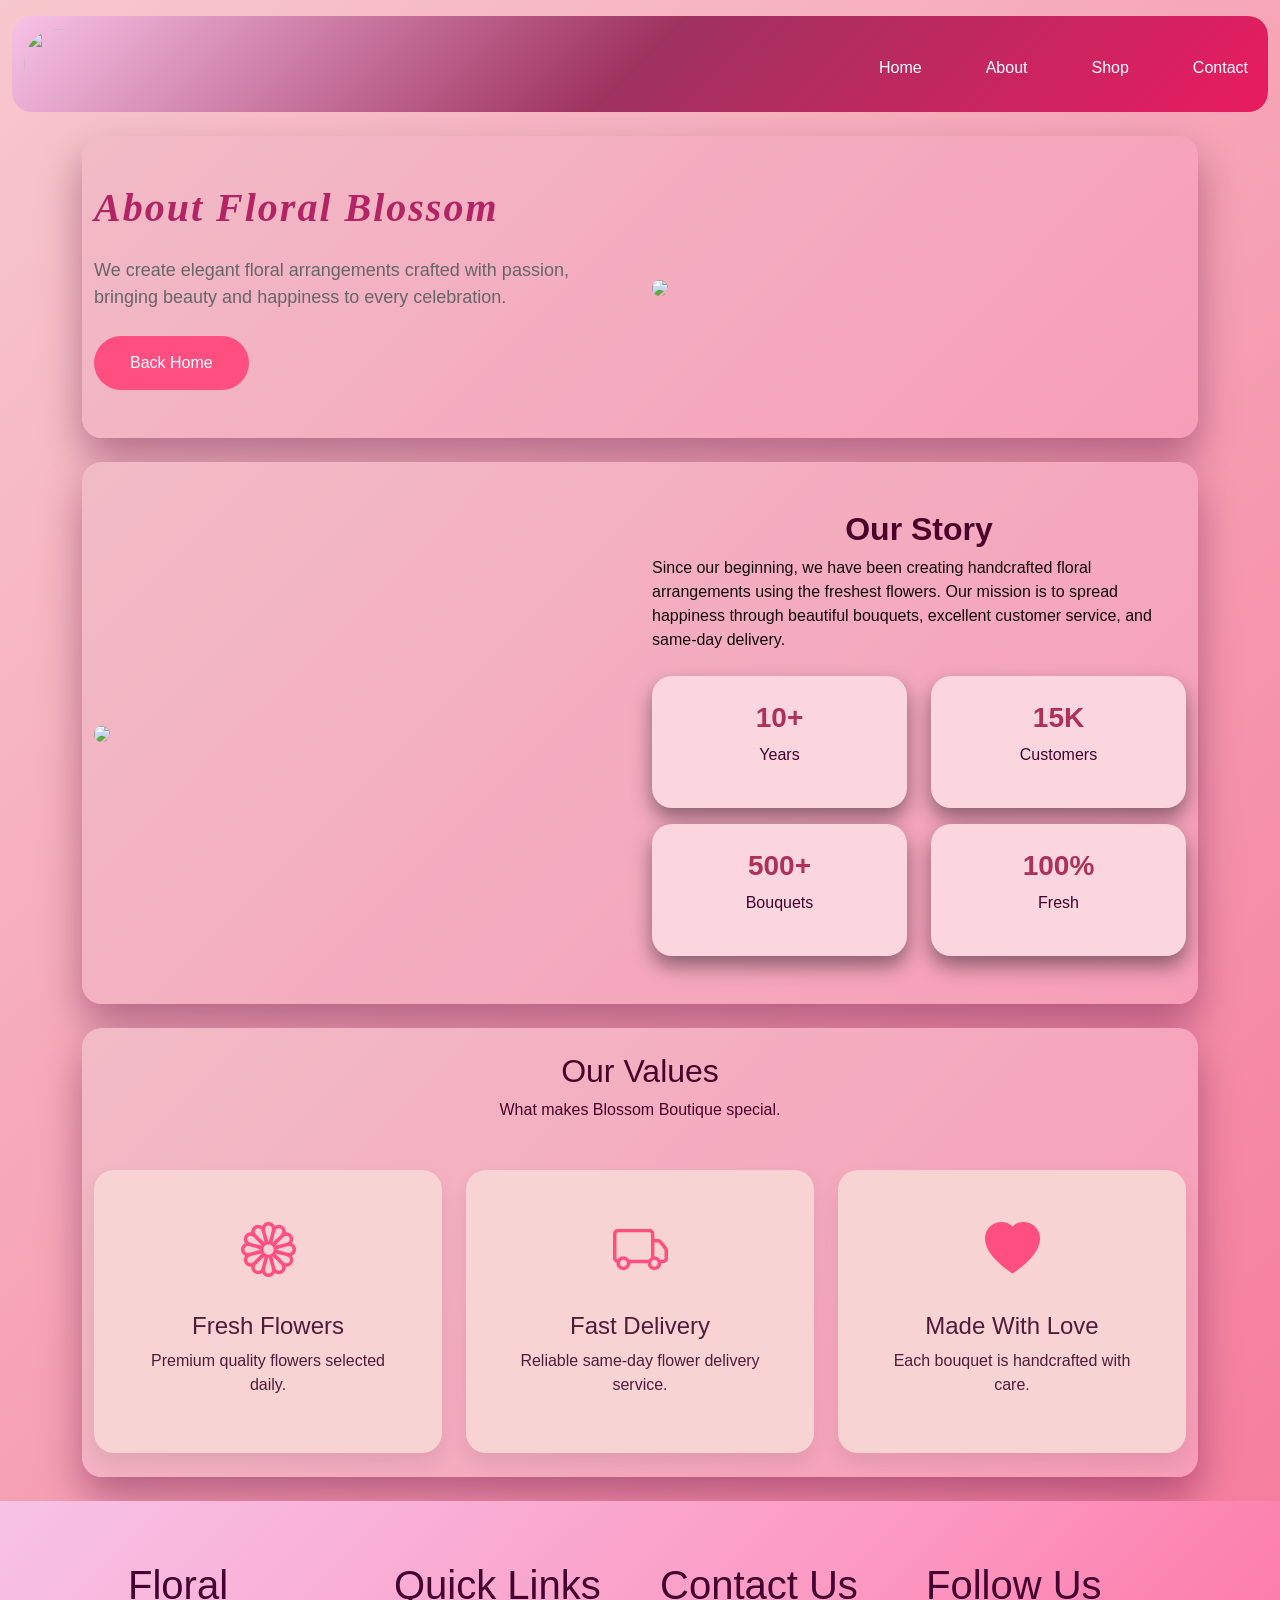
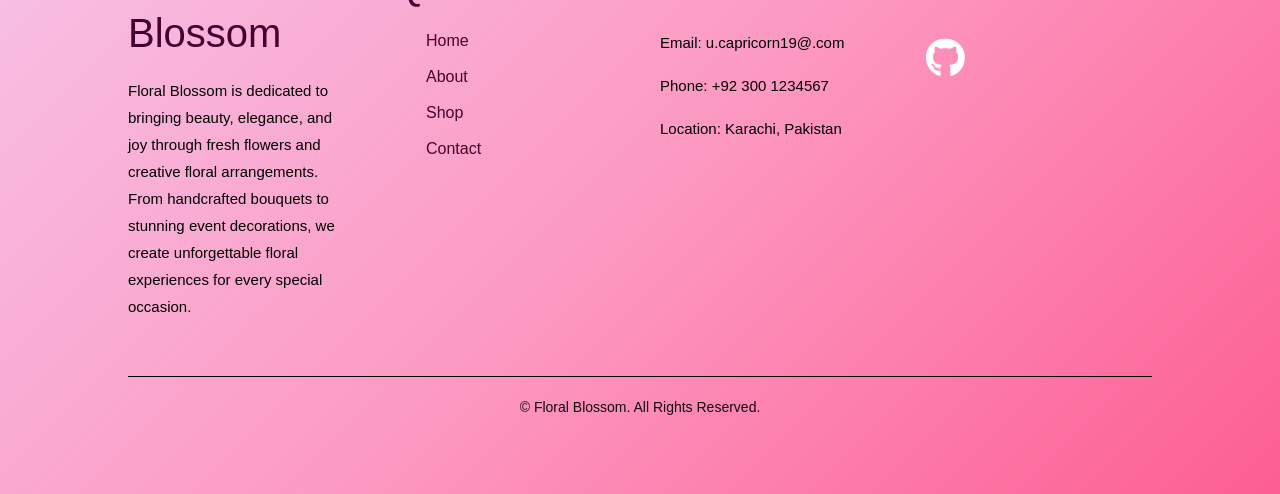
==== commit 9fccc477: "floral" ====
--- a/about.html
+++ b/about.html
@@ -155,16 +155,15 @@
             <div class="footer-col">
                 <h2>Floral Blossom</h2>
                 <p>
-
+Floral Blossom is dedicated to bringing beauty, elegance, and joy through fresh flowers and creative floral arrangements. From handcrafted bouquets to stunning event decorations, we create unforgettable floral experiences for every special occasion.
                 </p>
             </div>
             <div class="footer-col">
                 <h2>Quick Links</h2>
                 <ul>
-                    <li><a href="#hero">Home</a></li>
-                    <li><a href="#categories">Catgoeries</a></li>
-                    <li><a href="#bouquets">Bouquets</a></li>
-                    <li><a href="#special offer">Offer</a></li>
+                    <li><a href="index.html">Home</a></li>
+                    <li><a href="about.html">About</a></li>
+                    <li><a href="Shop.html">Shop</a></li>
                     <li><a href="contact.html">Contact</a></li>
                 </ul>
             </div>
